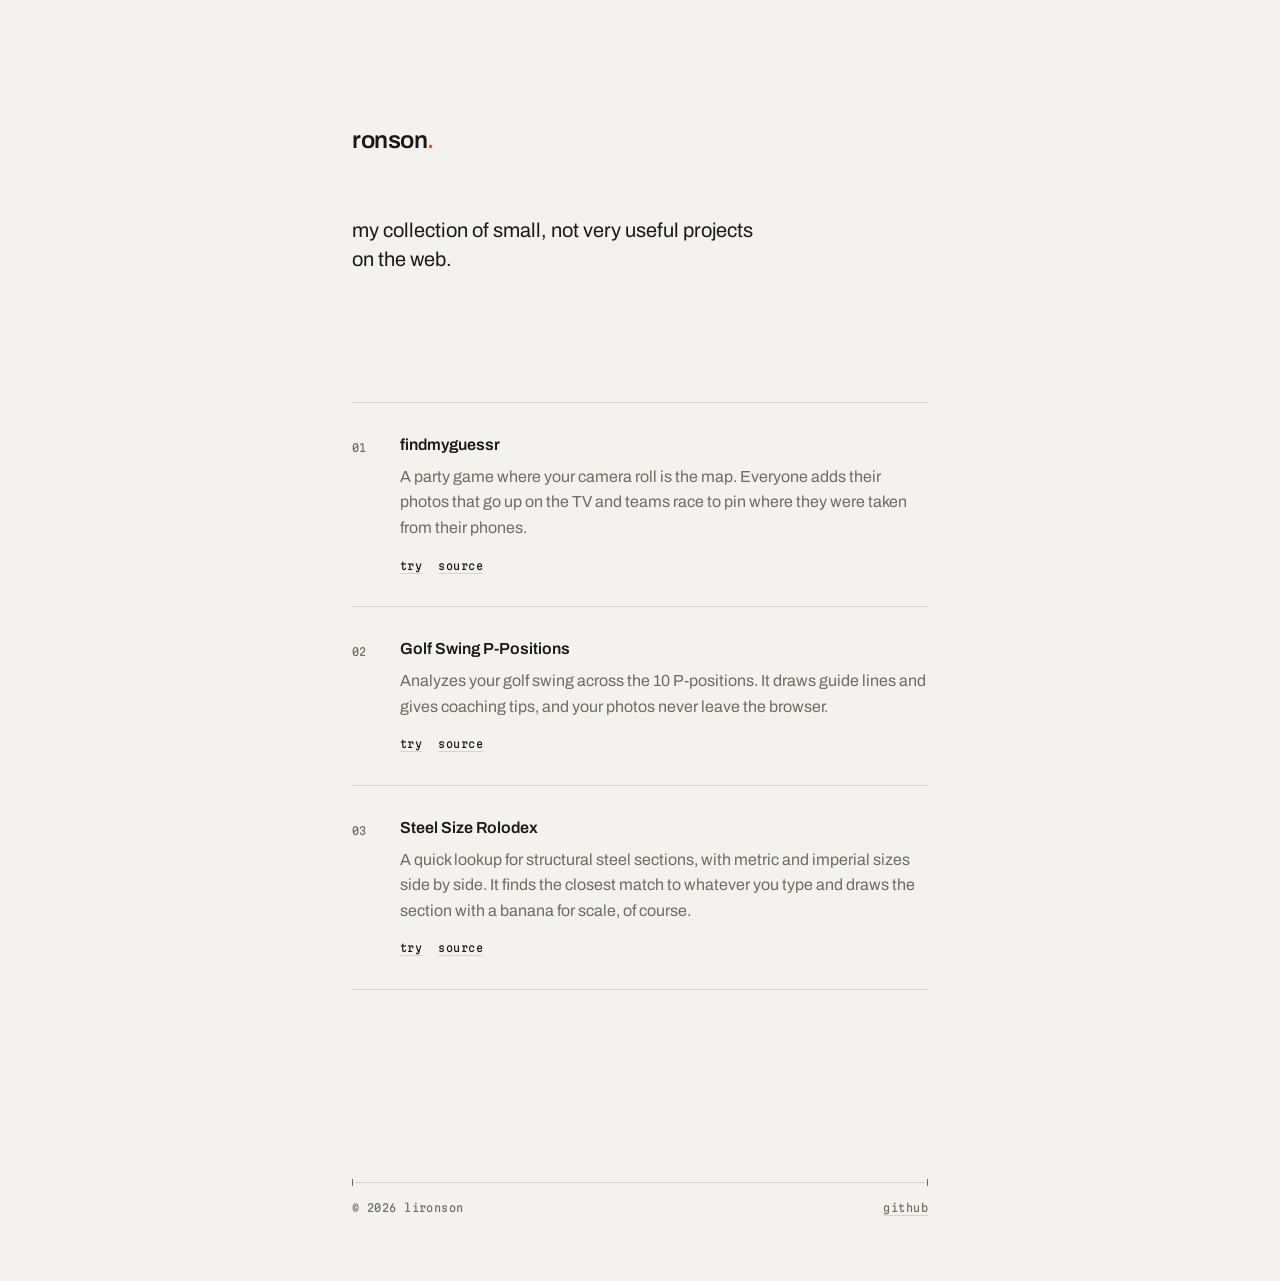
==== index.html @ 170f2f90 "Compress the brand into a single commented brand.css Replaces the brand/ folder (CSS layers, self-ho" ====
<!doctype html>
<html lang="en">
<head>
  <meta charset="utf-8">
  <meta name="viewport" content="width=device-width, initial-scale=1">
  <title>ronson.</title>
  <meta name="description" content="collection of small, not very useful projects by ronson.">
  <link rel="icon" href="favicon.svg" type="image/svg+xml">
  <link rel="stylesheet" href="brand.css">
  <style>
    /* Page layout. Colours, fonts and sizes come from brand.css. */

    * { box-sizing: border-box; }
    h1, h2, p { margin: 0; }

    /* one centred text column */
    .page { max-width: calc(var(--r-width) + 2 * var(--r-gutter)); margin: 0 auto; padding: 0 var(--r-gutter); }

    header { padding-block: var(--r-space-5) var(--r-space-4); }
    .lede { margin-top: var(--r-space-4); font-size: var(--r-size-lead); line-height: 1.45; max-width: 26rem; }

    /* numbered project list, divided by hairlines */
    main { padding-block: var(--r-space-4) var(--r-space-6); }
    .projects { margin: 0; padding: 0; list-style: none; border-bottom: var(--r-hairline) solid var(--r-line); }
    .projects li { display: grid; grid-template-columns: 3rem minmax(0, 1fr); padding-block: var(--r-space-3); border-top: var(--r-hairline) solid var(--r-line); }
    .projects li > .r-note { padding-top: 0.35em; }
    .projects h2 { font-size: var(--r-size-body); font-weight: 600; line-height: 1.3; }
    .desc { margin-top: var(--r-space-1); color: var(--r-quiet); }
    .links { display: flex; gap: var(--r-space-2); margin-top: var(--r-space-2); }
    .links a { color: var(--r-ink); }

    /* footer: ticked rule, then one line of notes */
    footer { padding-bottom: var(--r-space-4); }
    .colophon { display: flex; justify-content: space-between; gap: var(--r-space-2); margin-top: var(--r-space-2); }

    @media (max-width: 480px) {
      .page { padding: 0 var(--r-space-2); }
      header { padding-top: var(--r-space-4); }
      .projects li { grid-template-columns: 2.25rem minmax(0, 1fr); }
    }
  </style>
</head>
<body>
  <div class="page">
    <header>
      <h1 class="r-wordmark">ronson<span class="r-dot">.</span></h1>
      <p class="lede">my collection of small, not very useful projects on the web.</p>
    </header>

    <main>
      <ol class="projects" aria-label="projects">
        <li>
          <span class="r-note">01</span>
          <div>
            <h2>findmyguessr</h2>
            <p class="desc">A party game where your camera roll is the map. Everyone adds their photos that go up on the TV and teams race to pin where they were taken from their phones.</p>
            <p class="links r-note"><a href="https://lironson.github.io/findmyguessr/">try</a><a href="https://github.com/lironson/findmyguessr">source</a></p>
          </div>
        </li>
        <li>
          <span class="r-note">02</span>
          <div>
            <h2>Golf Swing P-Positions</h2>
            <p class="desc">Analyzes your golf swing across the 10 P&#8209;positions. It draws guide lines and gives coaching tips, and your photos never leave the browser.</p>
            <p class="links r-note"><a href="https://lironson.github.io/golfswing/">try</a><a href="https://github.com/lironson/golfswing">source</a></p>
          </div>
        </li>
        <li>
          <span class="r-note">03</span>
          <div>
            <h2>Steel Size Rolodex</h2>
            <p class="desc">A quick lookup for structural steel sections, with metric and imperial sizes side by side. It finds the closest match to whatever you type and draws the section with a banana for scale, of course.</p>
            <p class="links r-note"><a href="https://lironson.github.io/steel-size-rolodex/">try</a><a href="https://github.com/lironson/steel-size-rolodex">source</a></p>
          </div>
        </li>
      </ol>
    </main>

    <footer>
      <div class="r-rule" role="separator"></div>
      <p class="colophon r-note"><span>© 2026 lironson</span><a href="https://github.com/lironson">github</a></p>
    </footer>
  </div>
</body>
</html>
---- brand.css ----
/* ==========================================================================
   ronson. brand
   --------------------------------------------------------------------------
   The whole brand in one file: fonts, colours, sizes, spacing, and a few
   small brand marks. Edit the values below and every page using it updates.

   How to use it (add this line to the <head> of any page):
     <link rel="stylesheet" href="https://lironson.github.io/brand.css">

   Linking this file sets the page's font, text colour and background.
   Everything is prefixed "r-" (variables --r-*, classes .r-*) so it won't
   clash with a project's own CSS.
   ========================================================================== */


/* --------------------------------------------------------------------------
   1. Fonts
   Archivo for everything; Martian Mono only for small notes (numbers, dates).
   Loaded from Google Fonts. Must stay the first line of real CSS.
   -------------------------------------------------------------------------- */
@import url("https://fonts.googleapis.com/css2?family=Archivo:wght@400;600&family=Martian+Mono:wdth,wght@87.5,400&display=swap");

:root {
  --r-font: "Archivo", "Helvetica Neue", Arial, sans-serif;
  --r-font-mono: "Martian Mono", ui-monospace, Menlo, monospace;
}


/* --------------------------------------------------------------------------
   2. Colours (light)
   Mostly paper, a little ink, one orange dot.
   -------------------------------------------------------------------------- */
:root {
  --r-paper: #f3f2ee;   /* page background */
  --r-ink:   #191917;   /* main text */
  --r-quiet: #6e6c66;   /* secondary text (descriptions, notes) */
  --r-line:  #d6d4cd;   /* hairlines and dividers */
  --r-cut:   #ff4f00;   /* the orange dot. use for marks only, never for text */
  color-scheme: light;
}

/* Colours (dark). Used automatically when the device is in dark mode. */
@media (prefers-color-scheme: dark) {
  :root {
    --r-paper: #121211;
    --r-ink:   #e9e7e1;
    --r-quiet: #8f8d86;
    --r-line:  #2c2b29;
    color-scheme: dark;
  }
}

/* To force a theme, add data-theme="light" or data-theme="dark" to <html>. */
:root[data-theme="light"] {
  --r-paper: #f3f2ee;
  --r-ink:   #191917;
  --r-quiet: #6e6c66;
  --r-line:  #d6d4cd;
  color-scheme: light;
}

:root[data-theme="dark"] {
  --r-paper: #121211;
  --r-ink:   #e9e7e1;
  --r-quiet: #8f8d86;
  --r-line:  #2c2b29;
  color-scheme: dark;
}


/* --------------------------------------------------------------------------
   3. Type sizes
   Four sizes cover everything. Keep it that way.
   -------------------------------------------------------------------------- */
:root {
  --r-size-note:  11px;  /* small mono notes: 01, rev 04, 2026 */
  --r-size-body:  16px;  /* body text */
  --r-size-lead:  20px;  /* intro sentence */
  --r-size-title: 24px;  /* the wordmark and page titles (1.5x body) */

  --r-leading: 1.6;      /* line height for body text */
}


/* --------------------------------------------------------------------------
   4. Spacing and lines
   Generous gaps are the point. Use the big ones between sections.
   -------------------------------------------------------------------------- */
:root {
  --r-space-1: 8px;
  --r-space-2: 16px;
  --r-space-3: 32px;
  --r-space-4: 64px;
  --r-space-5: 128px;
  --r-space-6: 192px;

  --r-hairline: 1px;     /* every line is a hairline */
  --r-width: 36rem;      /* max width of the text column */
  --r-gutter: 24px;      /* side padding (use 16px on phones) */
}


/* --------------------------------------------------------------------------
   5. Base
   Plain defaults for the page itself.
   -------------------------------------------------------------------------- */
body {
  margin: 0;
  background: var(--r-paper);
  color: var(--r-ink);
  font-family: var(--r-font);
  font-size: var(--r-size-body);
  line-height: var(--r-leading);
  -webkit-font-smoothing: antialiased;
}

/* Links: ink text with a faint hairline underline that darkens on hover. */
a {
  color: inherit;
  text-decoration: underline;
  text-decoration-color: var(--r-line);
  text-decoration-thickness: var(--r-hairline);
  text-underline-offset: 0.3em;
}

a:hover,
a:focus-visible {
  text-decoration-color: currentColor;
}

::selection {
  background: var(--r-ink);
  color: var(--r-paper);
}


/* --------------------------------------------------------------------------
   6. Brand marks
   The only classes in the brand. Use them where they fit.
   -------------------------------------------------------------------------- */

/* The wordmark:  <h1 class="r-wordmark">ronson<span class="r-dot">.</span></h1> */
.r-wordmark {
  margin: 0;
  font-size: var(--r-size-title);
  font-weight: 600;
  letter-spacing: -0.02em;
  line-height: 1;
}

/* The orange dot. */
.r-dot {
  color: var(--r-cut);
}

/* Small mono note for numbers, dates and revisions:  <span class="r-note">01</span> */
.r-note {
  font-family: var(--r-font-mono);
  font-size: var(--r-size-note);
  font-stretch: 87.5%;
  letter-spacing: 0.04em;
  color: var(--r-quiet);
}

/* Hairline with small end ticks, borrowed from shop drawings:  |———|
   Use a div:  <div class="r-rule" role="separator"></div>
   (browsers can't draw the ticks on an <hr>) */
.r-rule {
  position: relative;
  border-top: var(--r-hairline) solid var(--r-line);
}

.r-rule::before,
.r-rule::after {
  content: "";
  position: absolute;
  top: -4px;
  height: 7px;
  border-left: var(--r-hairline) solid var(--r-quiet);
}

.r-rule::before { left: 0; }
.r-rule::after { right: 0; }
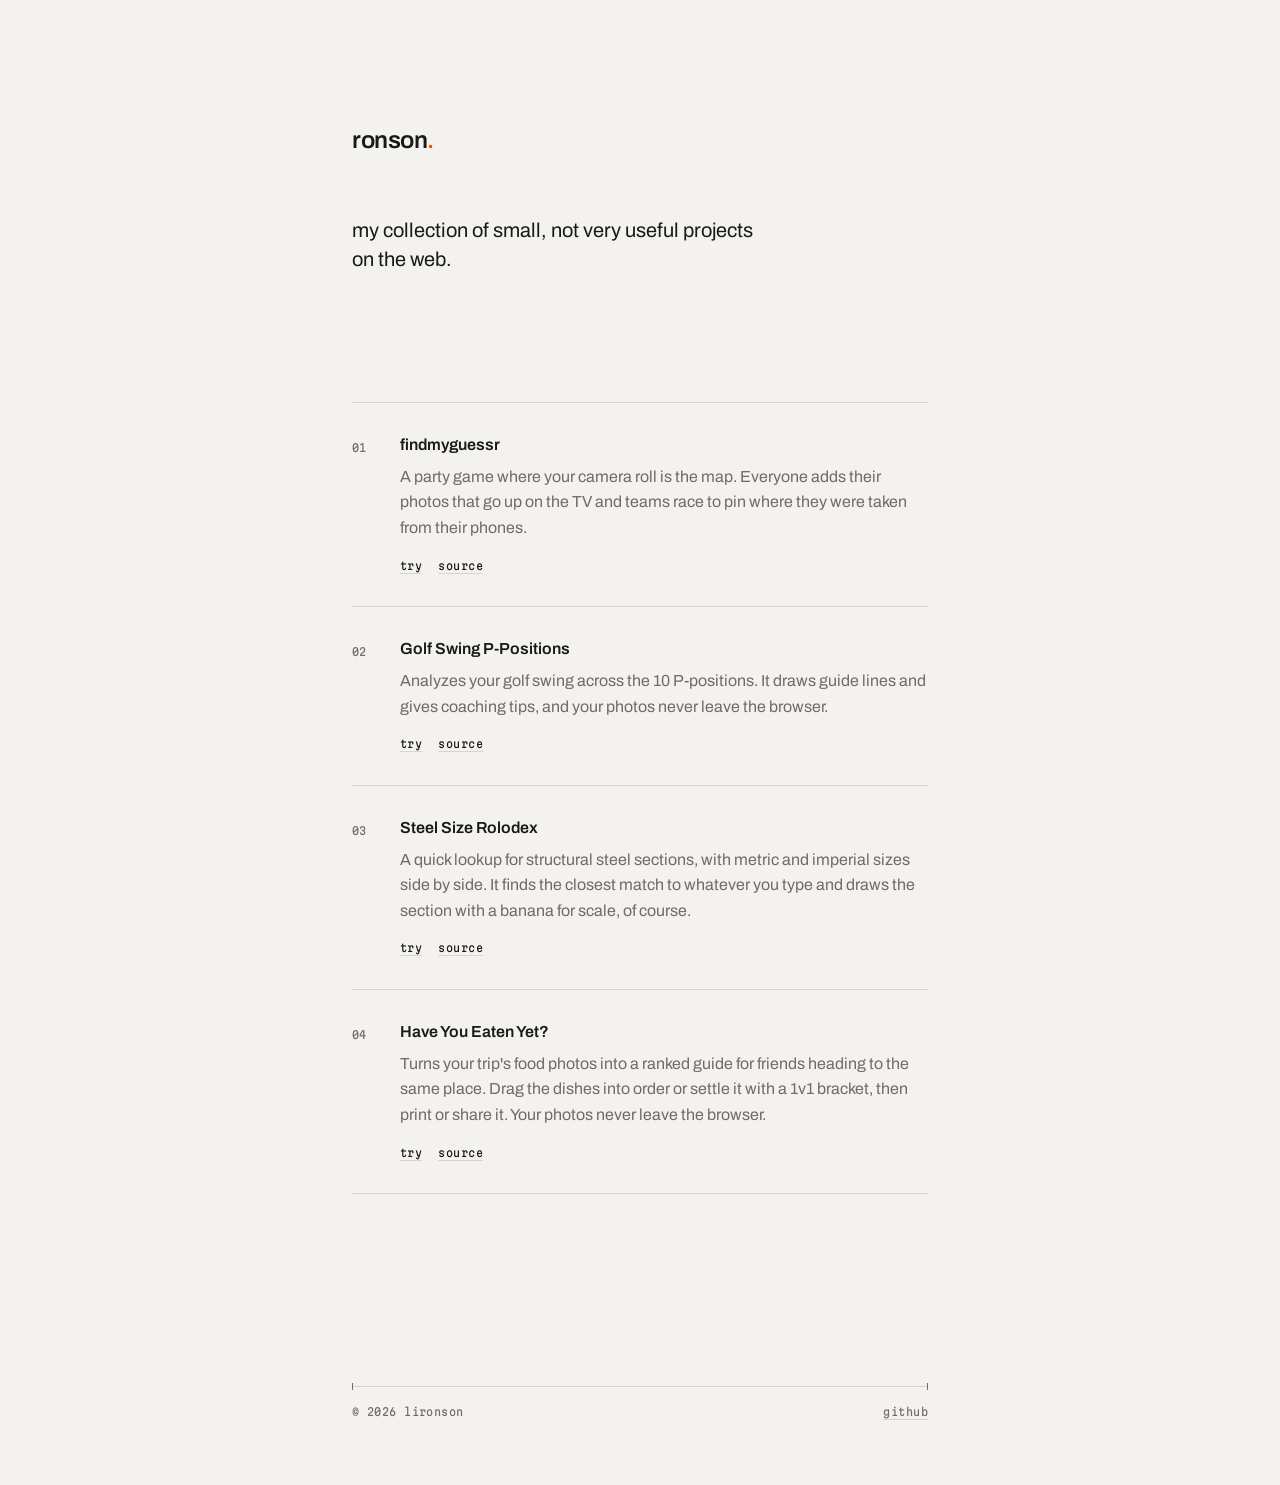
==== commit 82119ad9: "Add Have You Eaten Yet? to projects Co-Authored-By: Claude Opus 5.5 <noreply@anthropic.com> Claude-S" ====
--- a/index.html
+++ b/index.html
@@ -73,6 +73,14 @@
             <p class="links r-note"><a href="https://lironson.github.io/steel-size-rolodex/">try</a><a href="https://github.com/lironson/steel-size-rolodex">source</a></p>
           </div>
         </li>
+        <li>
+          <span class="r-note">04</span>
+          <div>
+            <h2>Have You Eaten Yet?</h2>
+            <p class="desc">Turns your trip's food photos into a ranked guide for friends heading to the same place. Drag the dishes into order or settle it with a 1v1 bracket, then print or share it. Your photos never leave the browser.</p>
+            <p class="links r-note"><a href="https://lironson.github.io/Have-You-Eaten-Yet-/">try</a><a href="https://github.com/lironson/Have-You-Eaten-Yet-">source</a></p>
+          </div>
+        </li>
       </ol>
     </main>
 
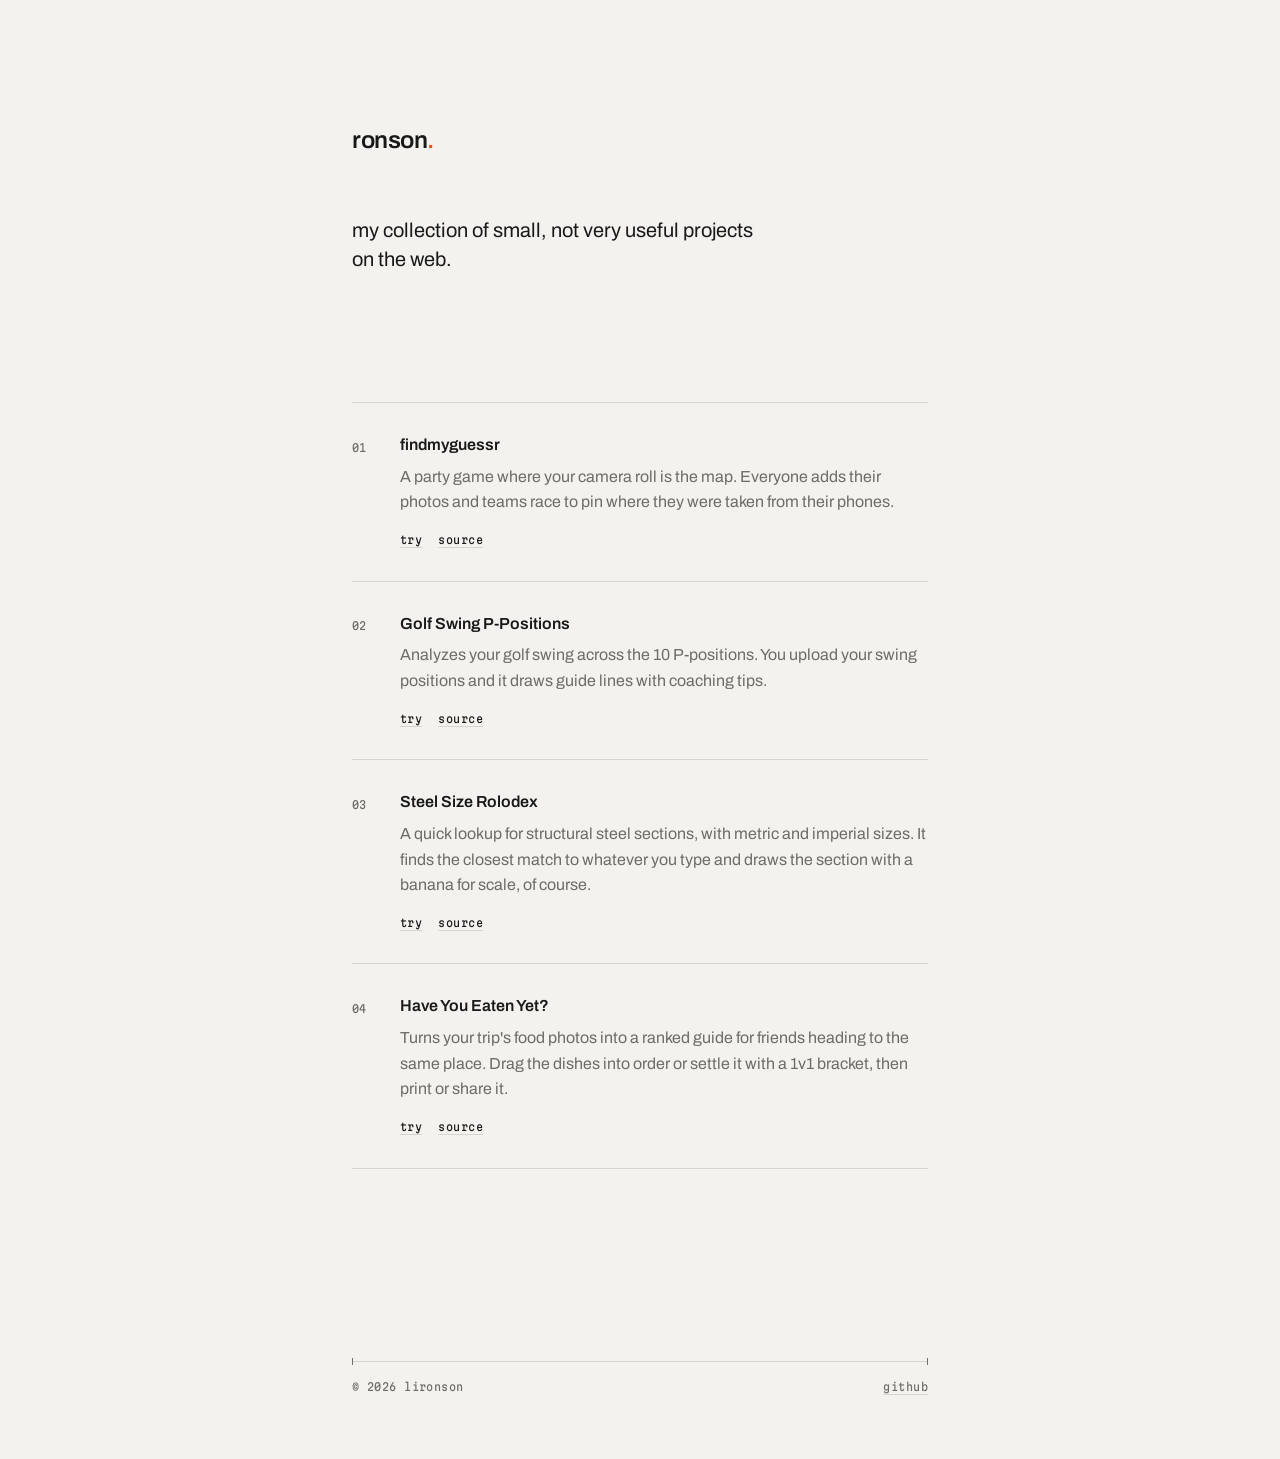
==== commit 83b5a57a: "Update index.html" ====
--- a/index.html
+++ b/index.html
@@ -53,7 +53,7 @@
           <span class="r-note">01</span>
           <div>
             <h2>findmyguessr</h2>
-            <p class="desc">A party game where your camera roll is the map. Everyone adds their photos that go up on the TV and teams race to pin where they were taken from their phones.</p>
+            <p class="desc">A party game where your camera roll is the map. Everyone adds their photos and teams race to pin where they were taken from their phones.</p>
             <p class="links r-note"><a href="https://lironson.github.io/findmyguessr/">try</a><a href="https://github.com/lironson/findmyguessr">source</a></p>
           </div>
         </li>
@@ -61,7 +61,7 @@
           <span class="r-note">02</span>
           <div>
             <h2>Golf Swing P-Positions</h2>
-            <p class="desc">Analyzes your golf swing across the 10 P&#8209;positions. It draws guide lines and gives coaching tips, and your photos never leave the browser.</p>
+            <p class="desc">Analyzes your golf swing across the 10 P&#8209;positions. You upload your swing positions and it draws guide lines with coaching tips.</p>
             <p class="links r-note"><a href="https://lironson.github.io/golfswing/">try</a><a href="https://github.com/lironson/golfswing">source</a></p>
           </div>
         </li>
@@ -69,7 +69,7 @@
           <span class="r-note">03</span>
           <div>
             <h2>Steel Size Rolodex</h2>
-            <p class="desc">A quick lookup for structural steel sections, with metric and imperial sizes side by side. It finds the closest match to whatever you type and draws the section with a banana for scale, of course.</p>
+            <p class="desc">A quick lookup for structural steel sections, with metric and imperial sizes. It finds the closest match to whatever you type and draws the section with a banana for scale, of course.</p>
             <p class="links r-note"><a href="https://lironson.github.io/steel-size-rolodex/">try</a><a href="https://github.com/lironson/steel-size-rolodex">source</a></p>
           </div>
         </li>
@@ -77,8 +77,8 @@
           <span class="r-note">04</span>
           <div>
             <h2>Have You Eaten Yet?</h2>
-            <p class="desc">Turns your trip's food photos into a ranked guide for friends heading to the same place. Drag the dishes into order or settle it with a 1v1 bracket, then print or share it. Your photos never leave the browser.</p>
-            <p class="links r-note"><a href="https://lironson.github.io/Have-You-Eaten-Yet-/">try</a><a href="https://github.com/lironson/Have-You-Eaten-Yet-">source</a></p>
+            <p class="desc">Turns your trip's food photos into a ranked guide for friends heading to the same place. Drag the dishes into order or settle it with a 1v1 bracket, then print or share it.</p>
+            <p class="links r-note"><a href="https://lironson.github.io/Have-You-Eaten-Yet/">try</a><a href="https://github.com/lironson/Have-You-Eaten-Yet">source</a></p>
           </div>
         </li>
       </ol>
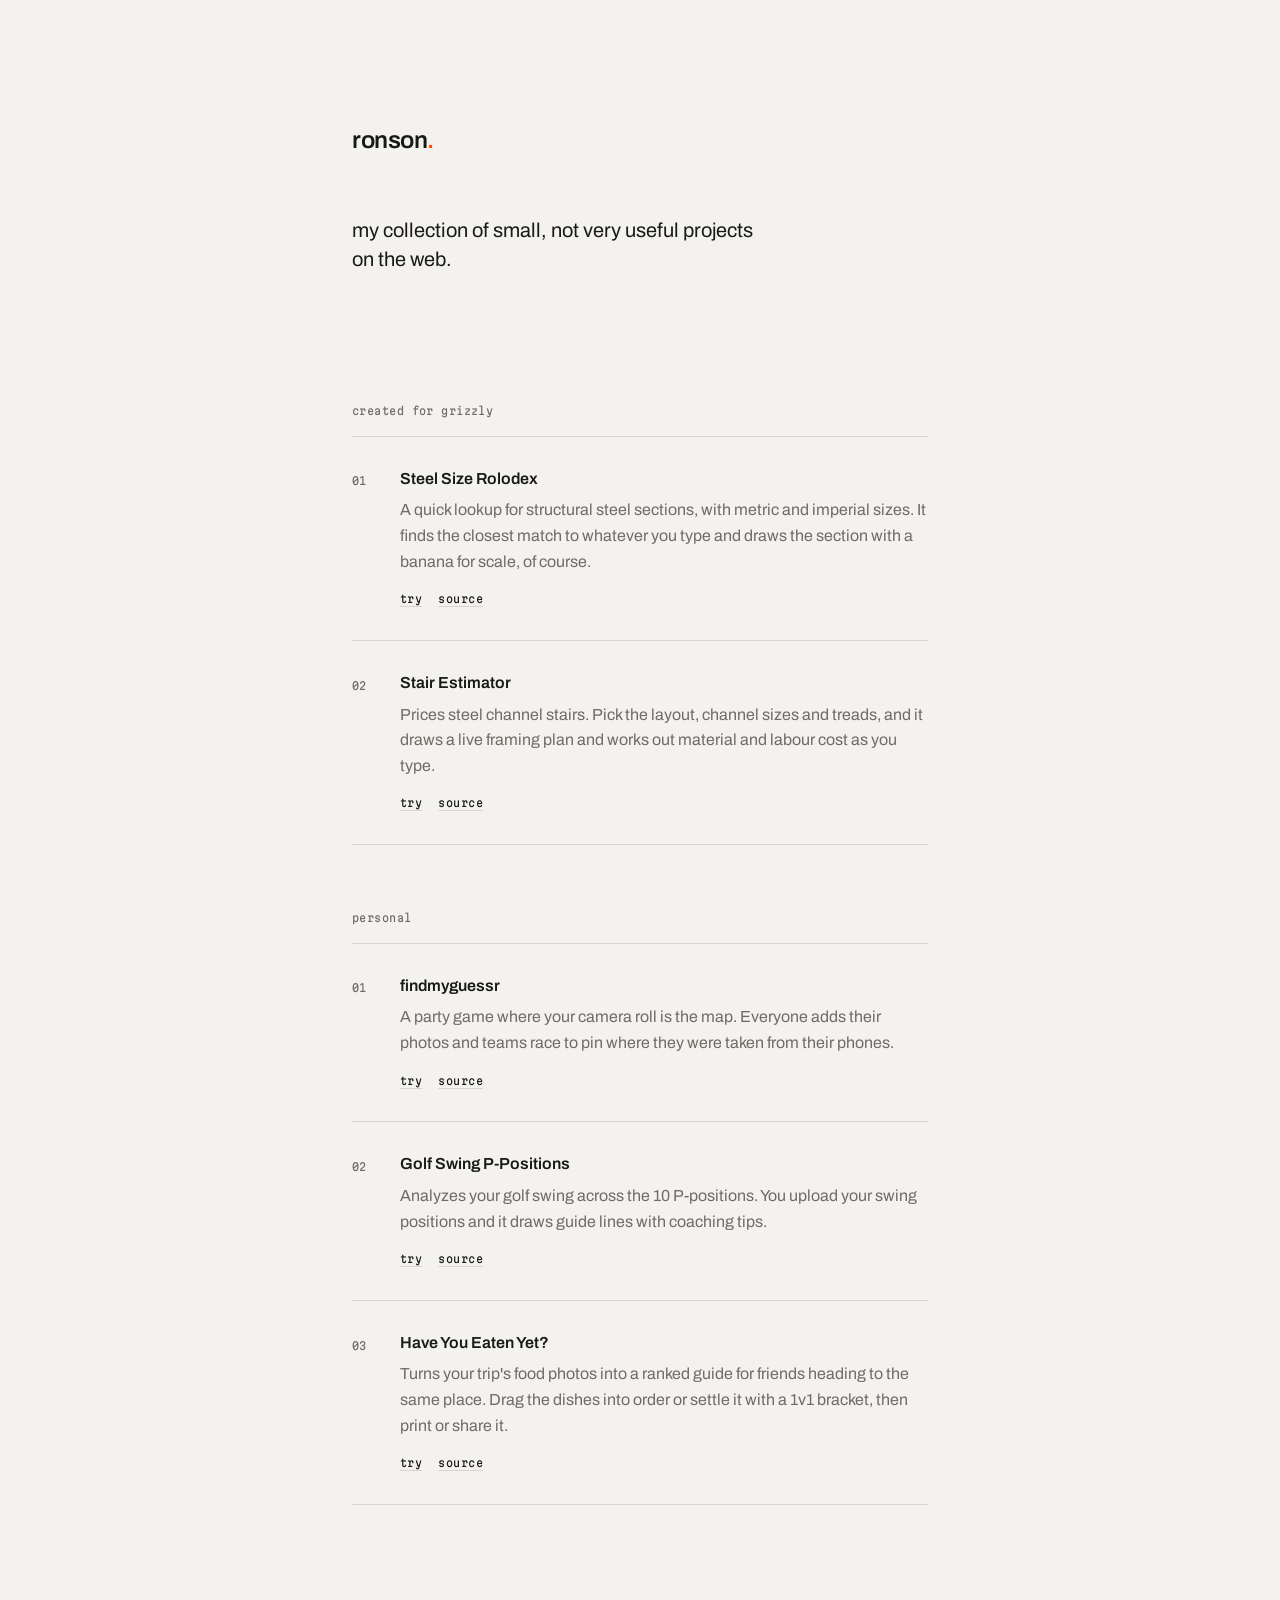
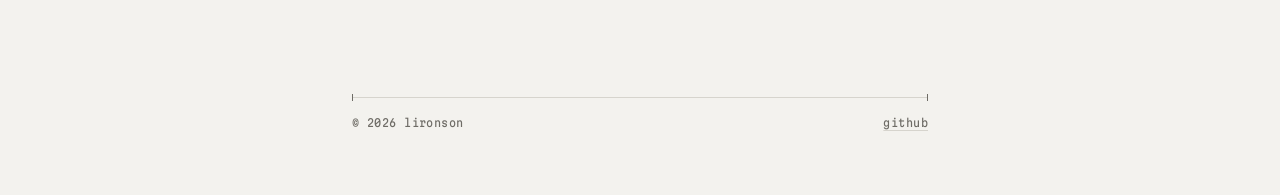
==== commit f3ffa530: "Add Stair Estimator; split projects into Grizzly and Personal Co-Authored-By: Claude Opus 5.5 <norep" ====
--- a/index.html
+++ b/index.html
@@ -11,7 +11,7 @@
     /* Page layout. Colours, fonts and sizes come from brand.css. */
 
     * { box-sizing: border-box; }
-    h1, h2, p { margin: 0; }
+    h1, h2, h3, p { margin: 0; }
 
     /* one centred text column */
     .page { max-width: calc(var(--r-width) + 2 * var(--r-gutter)); margin: 0 auto; padding: 0 var(--r-gutter); }
@@ -19,12 +19,15 @@
     header { padding-block: var(--r-space-5) var(--r-space-4); }
     .lede { margin-top: var(--r-space-4); font-size: var(--r-size-lead); line-height: 1.45; max-width: 26rem; }
 
-    /* numbered project list, divided by hairlines */
+    /* sections: a mono label, then a numbered list divided by hairlines */
     main { padding-block: var(--r-space-4) var(--r-space-6); }
+    section + section { margin-top: var(--r-space-4); }
+    section > h2 { font-weight: 400; }
+    section > h2 + .projects { margin-top: var(--r-space-2); }
     .projects { margin: 0; padding: 0; list-style: none; border-bottom: var(--r-hairline) solid var(--r-line); }
     .projects li { display: grid; grid-template-columns: 3rem minmax(0, 1fr); padding-block: var(--r-space-3); border-top: var(--r-hairline) solid var(--r-line); }
     .projects li > .r-note { padding-top: 0.35em; }
-    .projects h2 { font-size: var(--r-size-body); font-weight: 600; line-height: 1.3; }
+    .projects h3 { font-size: var(--r-size-body); font-weight: 600; line-height: 1.3; }
     .desc { margin-top: var(--r-space-1); color: var(--r-quiet); }
     .links { display: flex; gap: var(--r-space-2); margin-top: var(--r-space-2); }
     .links a { color: var(--r-ink); }
@@ -48,40 +51,57 @@
     </header>
 
     <main>
-      <ol class="projects" aria-label="projects">
-        <li>
-          <span class="r-note">01</span>
-          <div>
-            <h2>findmyguessr</h2>
-            <p class="desc">A party game where your camera roll is the map. Everyone adds their photos and teams race to pin where they were taken from their phones.</p>
-            <p class="links r-note"><a href="https://lironson.github.io/findmyguessr/">try</a><a href="https://github.com/lironson/findmyguessr">source</a></p>
-          </div>
-        </li>
-        <li>
-          <span class="r-note">02</span>
-          <div>
-            <h2>Golf Swing P-Positions</h2>
-            <p class="desc">Analyzes your golf swing across the 10 P&#8209;positions. You upload your swing positions and it draws guide lines with coaching tips.</p>
-            <p class="links r-note"><a href="https://lironson.github.io/golfswing/">try</a><a href="https://github.com/lironson/golfswing">source</a></p>
-          </div>
-        </li>
-        <li>
-          <span class="r-note">03</span>
-          <div>
-            <h2>Steel Size Rolodex</h2>
-            <p class="desc">A quick lookup for structural steel sections, with metric and imperial sizes. It finds the closest match to whatever you type and draws the section with a banana for scale, of course.</p>
-            <p class="links r-note"><a href="https://lironson.github.io/steel-size-rolodex/">try</a><a href="https://github.com/lironson/steel-size-rolodex">source</a></p>
-          </div>
-        </li>
-        <li>
-          <span class="r-note">04</span>
-          <div>
-            <h2>Have You Eaten Yet?</h2>
-            <p class="desc">Turns your trip's food photos into a ranked guide for friends heading to the same place. Drag the dishes into order or settle it with a 1v1 bracket, then print or share it.</p>
-            <p class="links r-note"><a href="https://lironson.github.io/Have-You-Eaten-Yet/">try</a><a href="https://github.com/lironson/Have-You-Eaten-Yet">source</a></p>
-          </div>
-        </li>
-      </ol>
+      <section aria-labelledby="grizzly">
+        <h2 id="grizzly" class="r-note">created for grizzly</h2>
+        <ol class="projects">
+          <li>
+            <span class="r-note">01</span>
+            <div>
+              <h3>Steel Size Rolodex</h3>
+              <p class="desc">A quick lookup for structural steel sections, with metric and imperial sizes. It finds the closest match to whatever you type and draws the section with a banana for scale, of course.</p>
+              <p class="links r-note"><a href="https://lironson.github.io/steel-size-rolodex/">try</a><a href="https://github.com/lironson/steel-size-rolodex">source</a></p>
+            </div>
+          </li>
+          <li>
+            <span class="r-note">02</span>
+            <div>
+              <h3>Stair Estimator</h3>
+              <p class="desc">Prices steel channel stairs. Pick the layout, channel sizes and treads, and it draws a live framing plan and works out material and labour cost as you type.</p>
+              <p class="links r-note"><a href="https://lironson.github.io/stair-estimator/">try</a><a href="https://github.com/lironson/stair-estimator">source</a></p>
+            </div>
+          </li>
+        </ol>
+      </section>
+
+      <section aria-labelledby="personal">
+        <h2 id="personal" class="r-note">personal</h2>
+        <ol class="projects">
+          <li>
+            <span class="r-note">01</span>
+            <div>
+              <h3>findmyguessr</h3>
+              <p class="desc">A party game where your camera roll is the map. Everyone adds their photos and teams race to pin where they were taken from their phones.</p>
+              <p class="links r-note"><a href="https://lironson.github.io/findmyguessr/">try</a><a href="https://github.com/lironson/findmyguessr">source</a></p>
+            </div>
+          </li>
+          <li>
+            <span class="r-note">02</span>
+            <div>
+              <h3>Golf Swing P-Positions</h3>
+              <p class="desc">Analyzes your golf swing across the 10 P&#8209;positions. You upload your swing positions and it draws guide lines with coaching tips.</p>
+              <p class="links r-note"><a href="https://lironson.github.io/golfswing/">try</a><a href="https://github.com/lironson/golfswing">source</a></p>
+            </div>
+          </li>
+          <li>
+            <span class="r-note">03</span>
+            <div>
+              <h3>Have You Eaten Yet?</h3>
+              <p class="desc">Turns your trip's food photos into a ranked guide for friends heading to the same place. Drag the dishes into order or settle it with a 1v1 bracket, then print or share it.</p>
+              <p class="links r-note"><a href="https://lironson.github.io/Have-You-Eaten-Yet/">try</a><a href="https://github.com/lironson/Have-You-Eaten-Yet">source</a></p>
+            </div>
+          </li>
+        </ol>
+      </section>
     </main>
 
     <footer>
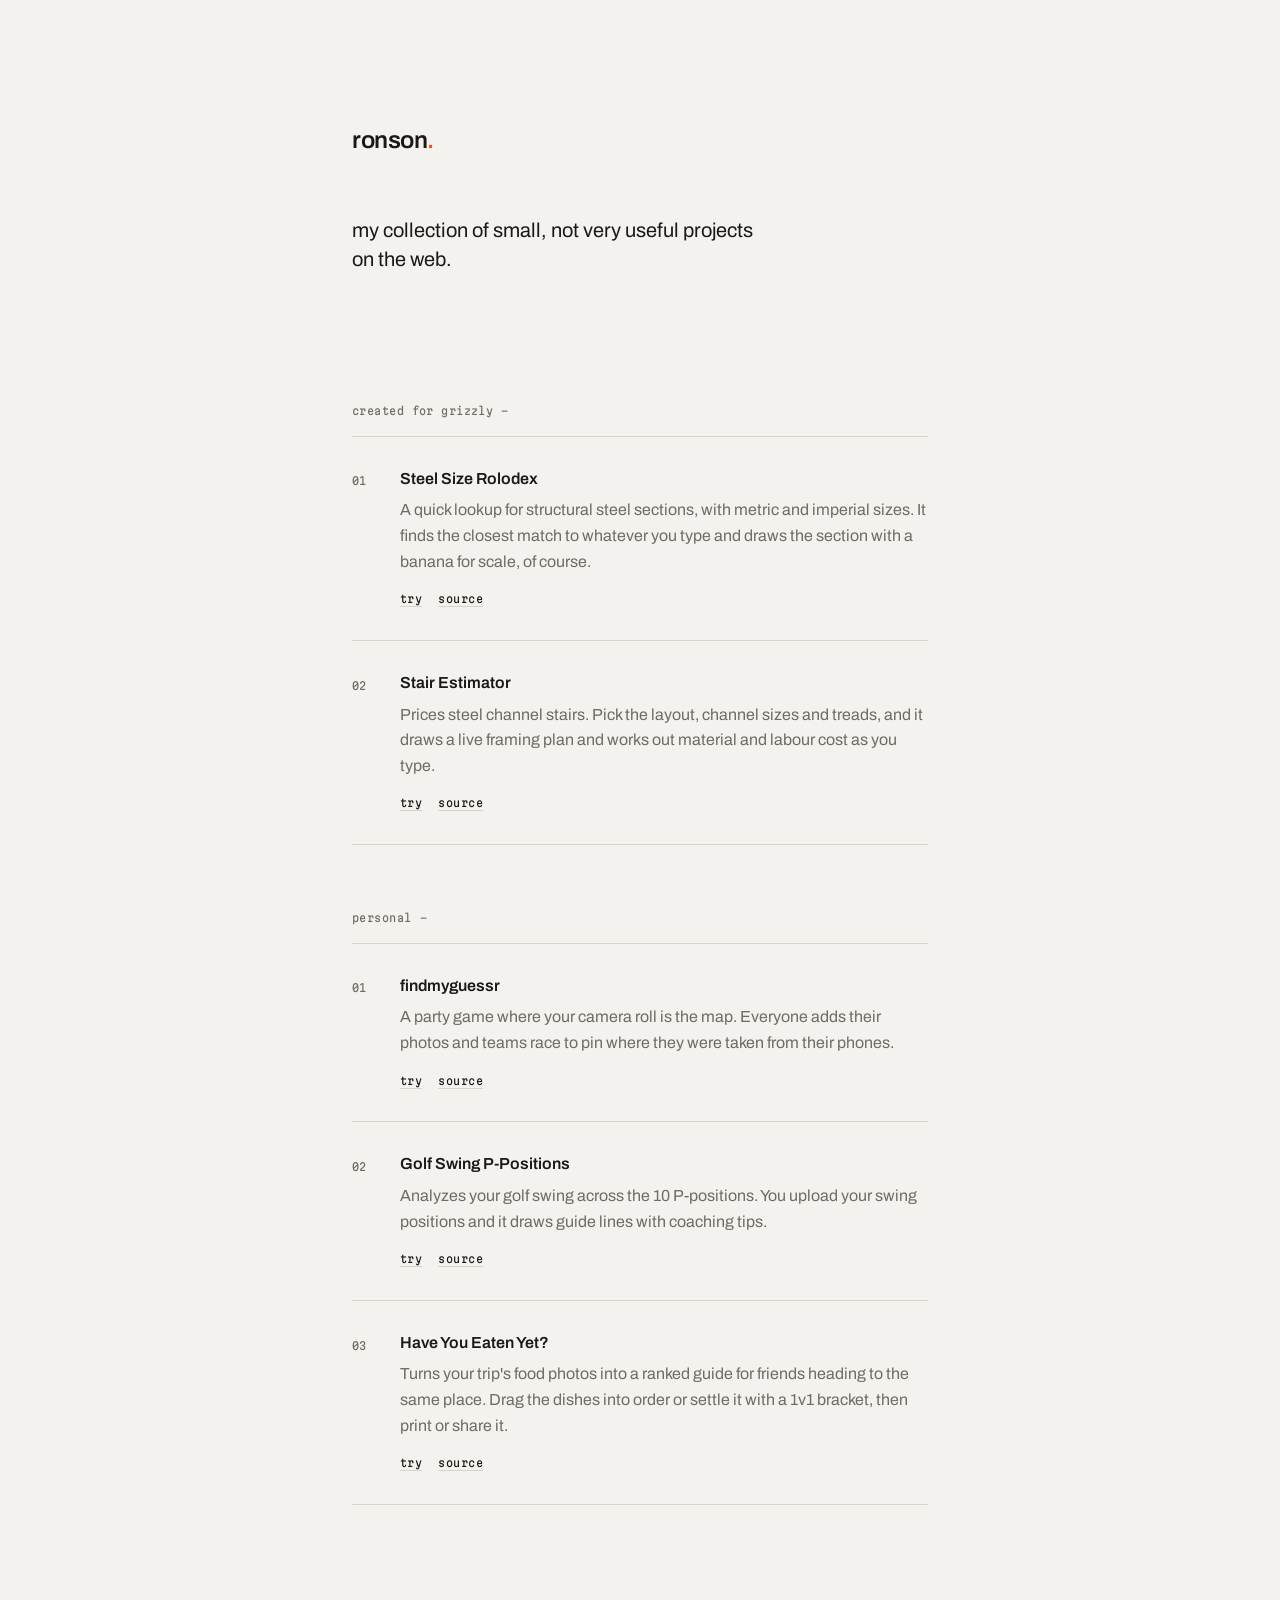
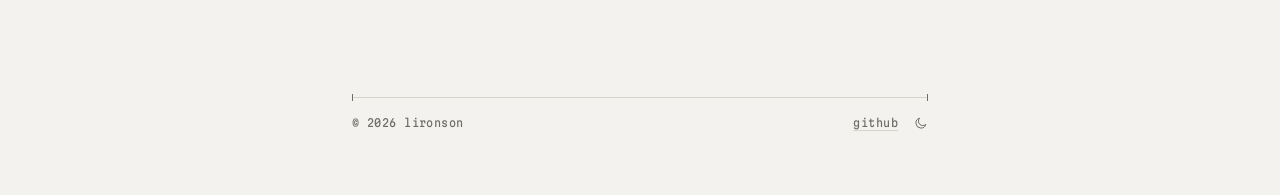
==== commit f047abe4: "Make project sections collapsible; add light/dark toggle Co-Authored-By: Claude Opus 5.5 <noreply@an" ====
--- a/index.html
+++ b/index.html
@@ -6,6 +6,7 @@
   <title>ronson.</title>
   <meta name="description" content="collection of small, not very useful projects by ronson.">
   <link rel="icon" href="favicon.svg" type="image/svg+xml">
+  <script>try { var t = localStorage.getItem('theme'); if (t === 'light' || t === 'dark') document.documentElement.dataset.theme = t; } catch (e) {}</script>
   <link rel="stylesheet" href="brand.css">
   <style>
     /* Page layout. Colours, fonts and sizes come from brand.css. */
@@ -21,9 +22,14 @@
 
     /* sections: a mono label, then a numbered list divided by hairlines */
     main { padding-block: var(--r-space-4) var(--r-space-6); }
-    section + section { margin-top: var(--r-space-4); }
-    section > h2 { font-weight: 400; }
-    section > h2 + .projects { margin-top: var(--r-space-2); }
+    .group + .group { margin-top: var(--r-space-4); }
+    .group summary { list-style: none; cursor: pointer; font-family: var(--r-font-mono); font-size: var(--r-size-note); }
+    .group summary::-webkit-details-marker { display: none; }
+    .group summary h2 { display: inline; font-weight: 400; }
+    .group summary h2::after { content: "+"; content: "+" / ""; margin-left: var(--r-space-1); }
+    .group[open] summary h2::after { content: "\2212"; content: "\2212" / ""; }
+    .group summary:hover h2, .group summary:focus-visible h2 { color: var(--r-ink); }
+    summary + .projects { margin-top: var(--r-space-2); }
     .projects { margin: 0; padding: 0; list-style: none; border-bottom: var(--r-hairline) solid var(--r-line); }
     .projects li { display: grid; grid-template-columns: 3rem minmax(0, 1fr); padding-block: var(--r-space-3); border-top: var(--r-hairline) solid var(--r-line); }
     .projects li > .r-note { padding-top: 0.35em; }
@@ -34,7 +40,21 @@
 
     /* footer: ticked rule, then one line of notes */
     footer { padding-bottom: var(--r-space-4); }
-    .colophon { display: flex; justify-content: space-between; gap: var(--r-space-2); margin-top: var(--r-space-2); }
+    .colophon { display: flex; justify-content: space-between; align-items: center; gap: var(--r-space-2); margin-top: var(--r-space-2); }
+    .colophon .end { display: flex; align-items: center; gap: var(--r-space-2); }
+
+    /* theme toggle: a bare hairline glyph. moon in light, sun in dark */
+    .theme { padding: var(--r-space-1); margin: calc(-1 * var(--r-space-1)); border: 0; background: none; font: inherit; line-height: 0; color: var(--r-quiet); cursor: pointer; }
+    .theme:focus-visible { outline: var(--r-hairline) solid currentColor; outline-offset: 0; }
+    .theme:hover, .theme:focus-visible { color: var(--r-ink); }
+    .theme svg { display: block; }
+    .theme .sun { display: none; }
+    :root[data-theme="dark"] .theme .moon { display: none; }
+    :root[data-theme="dark"] .theme .sun { display: block; }
+    @media (prefers-color-scheme: dark) {
+      :root:not([data-theme="light"]) .theme .moon { display: none; }
+      :root:not([data-theme="light"]) .theme .sun { display: block; }
+    }
 
     @media (max-width: 480px) {
       .page { padding: 0 var(--r-space-2); }
@@ -51,8 +71,8 @@
     </header>
 
     <main>
-      <section aria-labelledby="grizzly">
-        <h2 id="grizzly" class="r-note">created for grizzly</h2>
+      <details class="group" open>
+        <summary><h2 class="r-note">created for grizzly</h2></summary>
         <ol class="projects">
           <li>
             <span class="r-note">01</span>
@@ -71,10 +91,10 @@
             </div>
           </li>
         </ol>
-      </section>
+      </details>
 
-      <section aria-labelledby="personal">
-        <h2 id="personal" class="r-note">personal</h2>
+      <details class="group" open>
+        <summary><h2 class="r-note">personal</h2></summary>
         <ol class="projects">
           <li>
             <span class="r-note">01</span>
@@ -101,13 +121,22 @@
             </div>
           </li>
         </ol>
-      </section>
+      </details>
     </main>
 
     <footer>
       <div class="r-rule" role="separator"></div>
-      <p class="colophon r-note"><span>© 2026 lironson</span><a href="https://github.com/lironson">github</a></p>
+      <p class="colophon r-note"><span>© 2026 lironson</span><span class="end"><a href="https://github.com/lironson">github</a><button class="theme" type="button" aria-label="toggle dark mode"><svg class="moon" width="14" height="14" viewBox="0 0 14 14" fill="none" stroke="currentColor" stroke-width="1" aria-hidden="true"><path d="M11.8 8.3A5 5 0 1 1 5.7 2.2a4.3 4.3 0 0 0 6.1 6.1z"/></svg><svg class="sun" width="14" height="14" viewBox="0 0 14 14" fill="none" stroke="currentColor" stroke-width="1" aria-hidden="true"><circle cx="7" cy="7" r="2.5"/><path d="M7 1v1.5M7 11.5V13M1 7h1.5M11.5 7H13M2.76 2.76l1.06 1.06M10.18 10.18l1.06 1.06M2.76 11.24l1.06-1.06M10.18 3.82l1.06-1.06"/></svg></button></span></p>
     </footer>
   </div>
+  <script>
+    document.querySelector('.theme').addEventListener('click', function () {
+      var root = document.documentElement;
+      var current = root.dataset.theme || (matchMedia('(prefers-color-scheme: dark)').matches ? 'dark' : 'light');
+      var next = current === 'dark' ? 'light' : 'dark';
+      root.dataset.theme = next;
+      try { localStorage.setItem('theme', next); } catch (e) {}
+    });
+  </script>
 </body>
 </html>
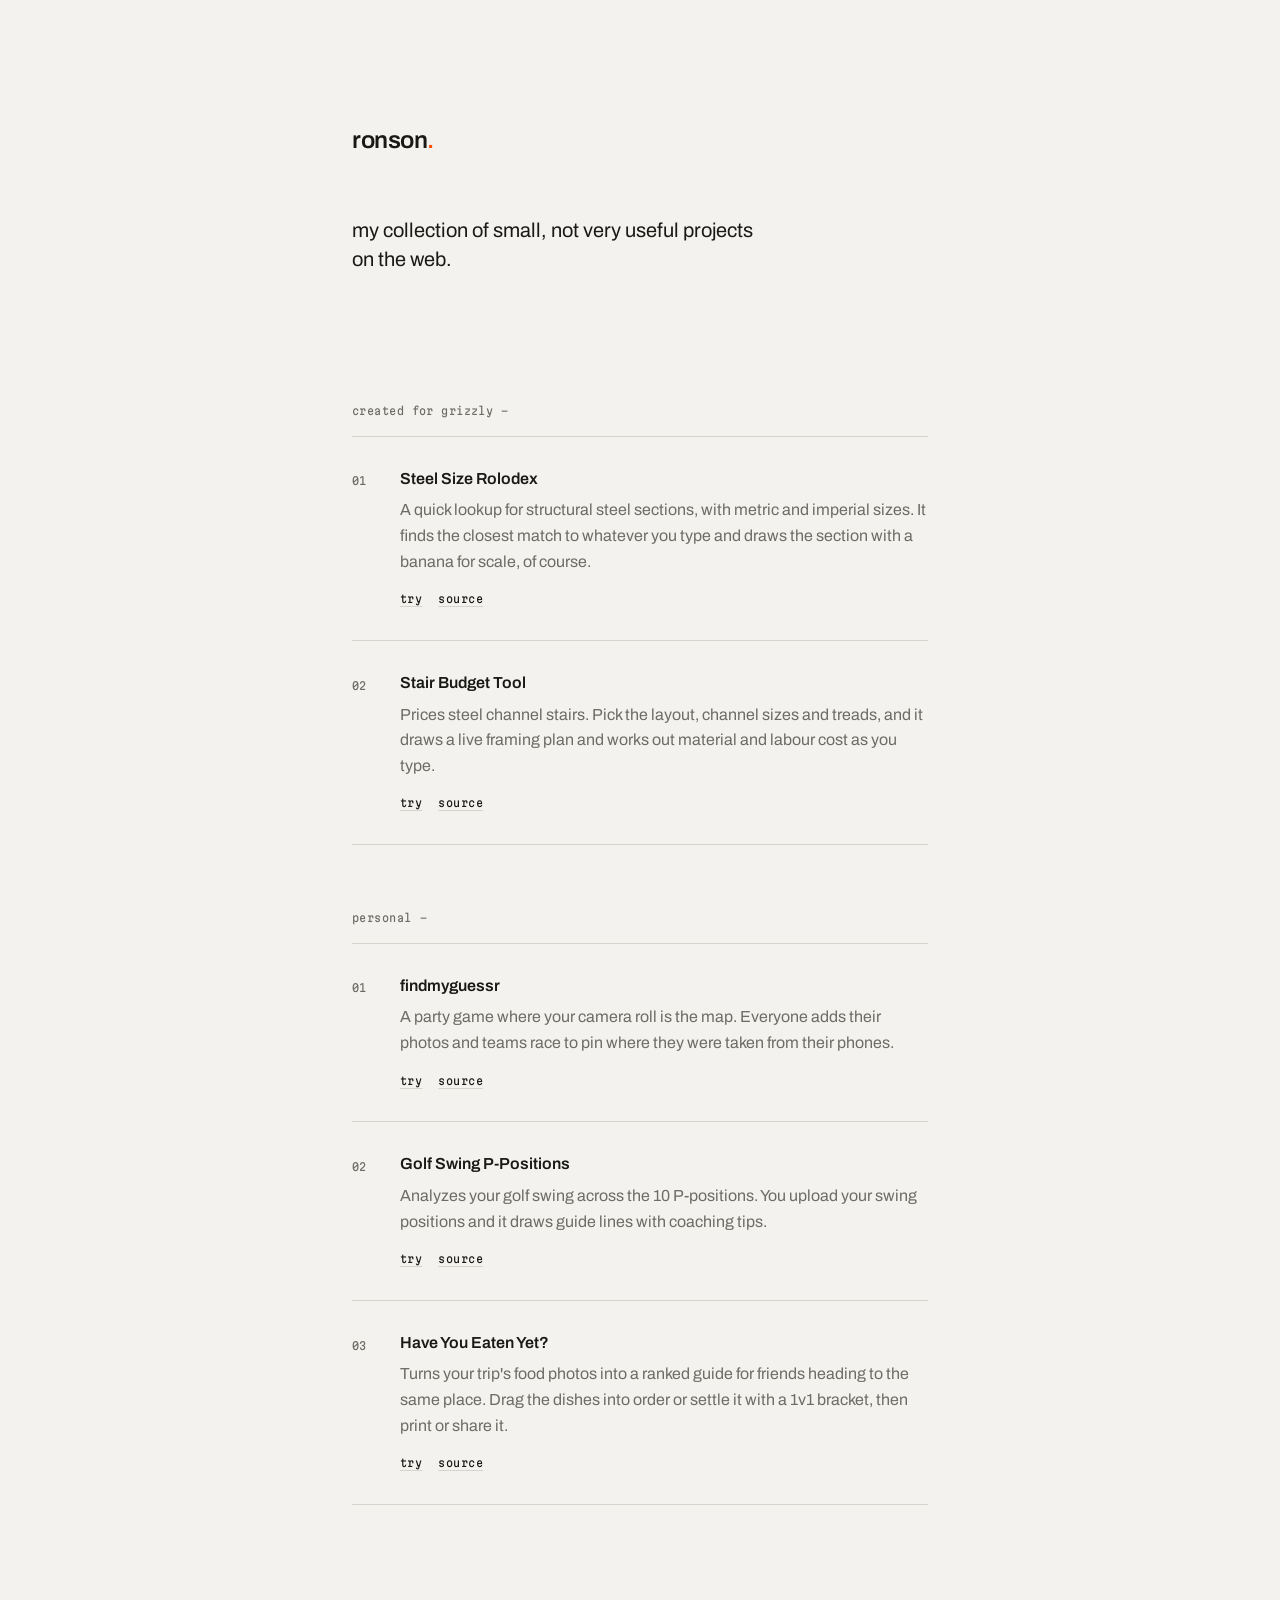
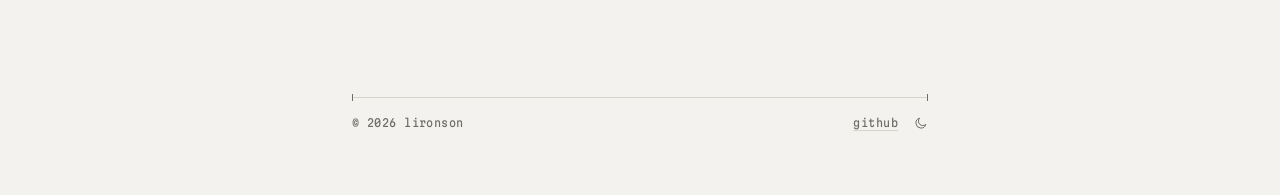
==== commit 141db160: "Rename Stair Estimator to Stair Budget Tool Co-Authored-By: Claude Opus 5.5 <noreply@anthropic.com> " ====
--- a/index.html
+++ b/index.html
@@ -85,9 +85,9 @@
           <li>
             <span class="r-note">02</span>
             <div>
-              <h3>Stair Estimator</h3>
+              <h3>Stair Budget Tool</h3>
               <p class="desc">Prices steel channel stairs. Pick the layout, channel sizes and treads, and it draws a live framing plan and works out material and labour cost as you type.</p>
-              <p class="links r-note"><a href="https://lironson.github.io/stair-estimator/">try</a><a href="https://github.com/lironson/stair-estimator">source</a></p>
+              <p class="links r-note"><a href="https://lironson.github.io/stair-budget-tool/">try</a><a href="https://github.com/lironson/stair-budget-tool">source</a></p>
             </div>
           </li>
         </ol>
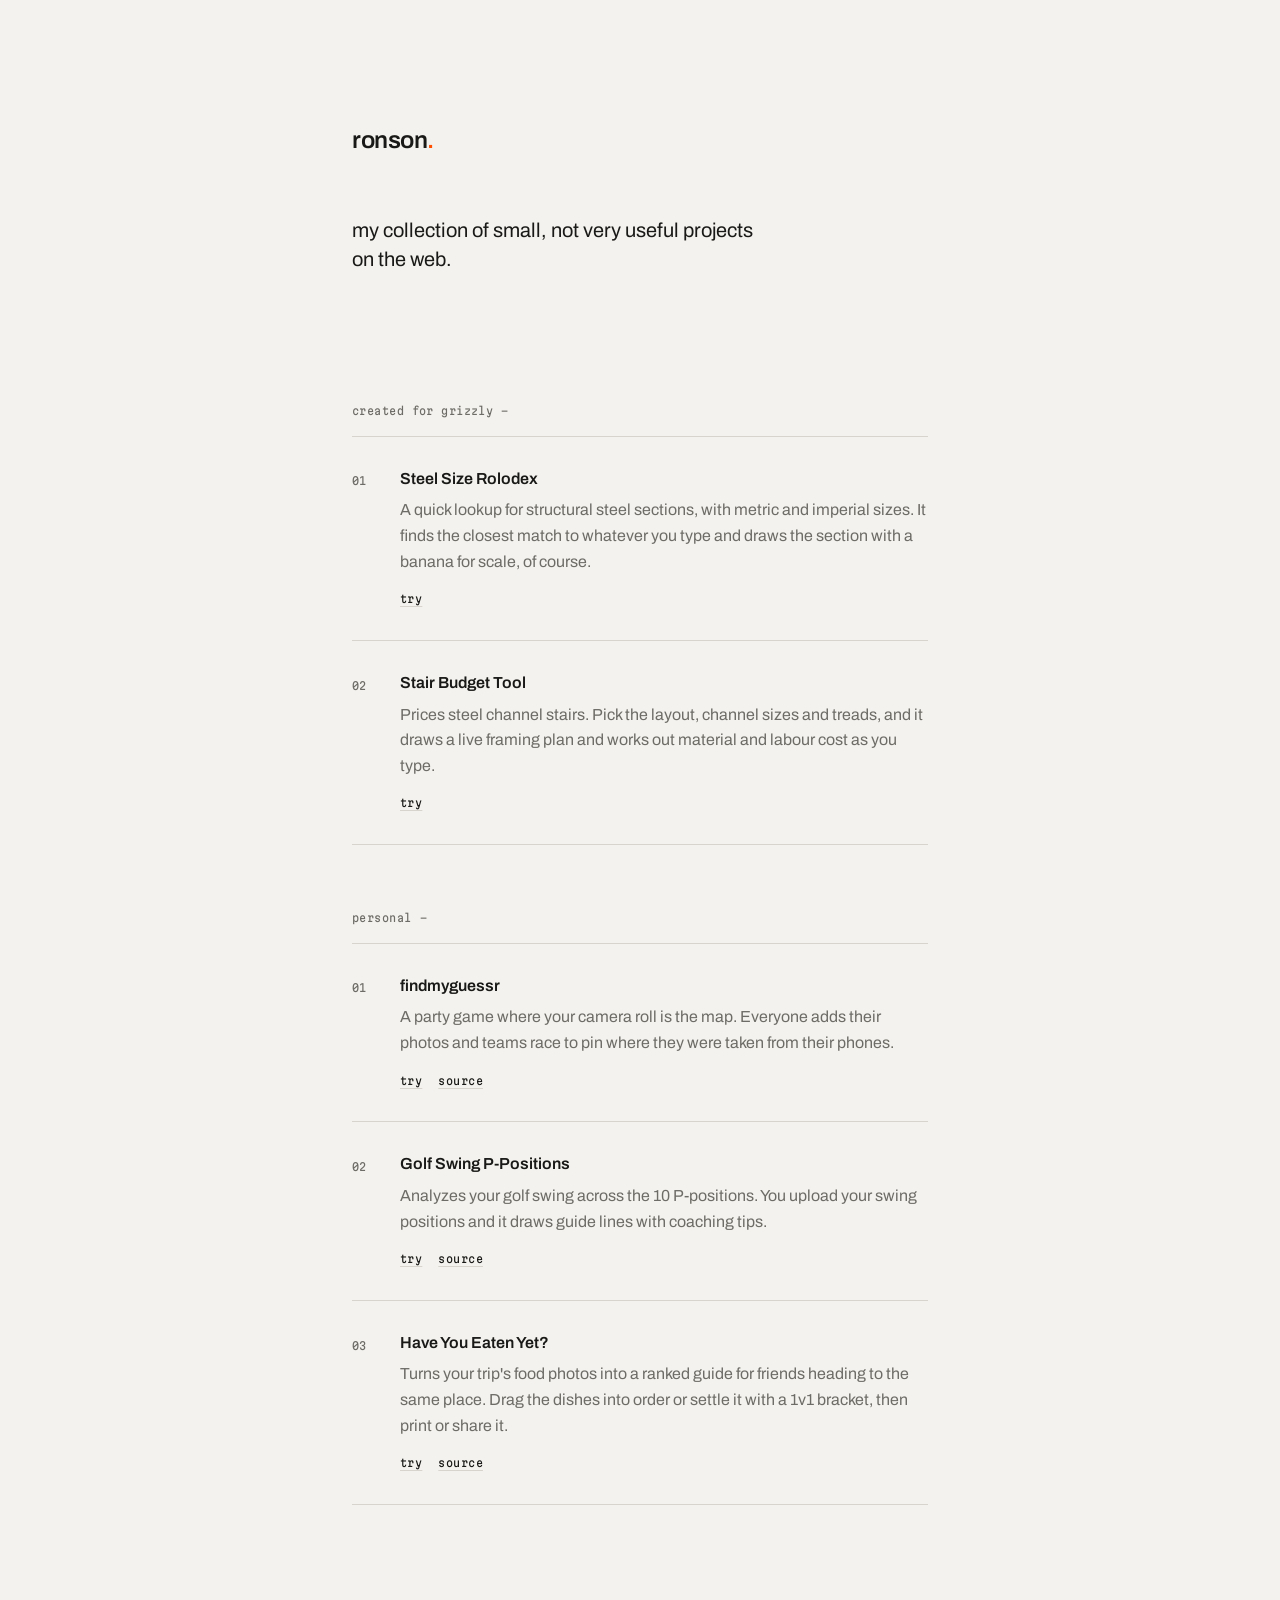
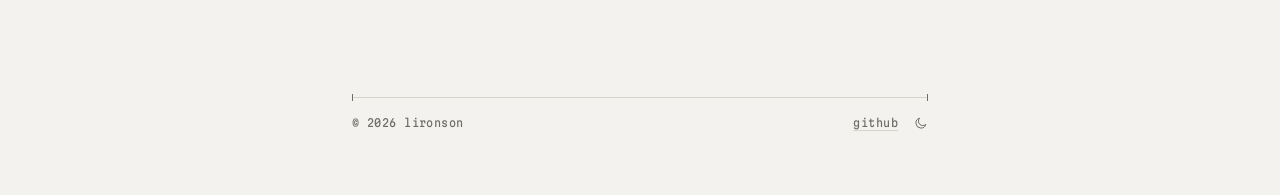
==== commit a7d0d4fb: "Remove source links from Grizzly projects Co-Authored-By: Claude Opus 5.5 <noreply@anthropic.com> Cl" ====
--- a/index.html
+++ b/index.html
@@ -79,7 +79,7 @@
             <div>
               <h3>Steel Size Rolodex</h3>
               <p class="desc">A quick lookup for structural steel sections, with metric and imperial sizes. It finds the closest match to whatever you type and draws the section with a banana for scale, of course.</p>
-              <p class="links r-note"><a href="https://lironson.github.io/steel-size-rolodex/">try</a><a href="https://github.com/lironson/steel-size-rolodex">source</a></p>
+              <p class="links r-note"><a href="https://lironson.github.io/steel-size-rolodex/">try</a></p>
             </div>
           </li>
           <li>
@@ -87,7 +87,7 @@
             <div>
               <h3>Stair Budget Tool</h3>
               <p class="desc">Prices steel channel stairs. Pick the layout, channel sizes and treads, and it draws a live framing plan and works out material and labour cost as you type.</p>
-              <p class="links r-note"><a href="https://lironson.github.io/stair-budget-tool/">try</a><a href="https://github.com/lironson/stair-budget-tool">source</a></p>
+              <p class="links r-note"><a href="https://lironson.github.io/stair-budget-tool/">try</a></p>
             </div>
           </li>
         </ol>
